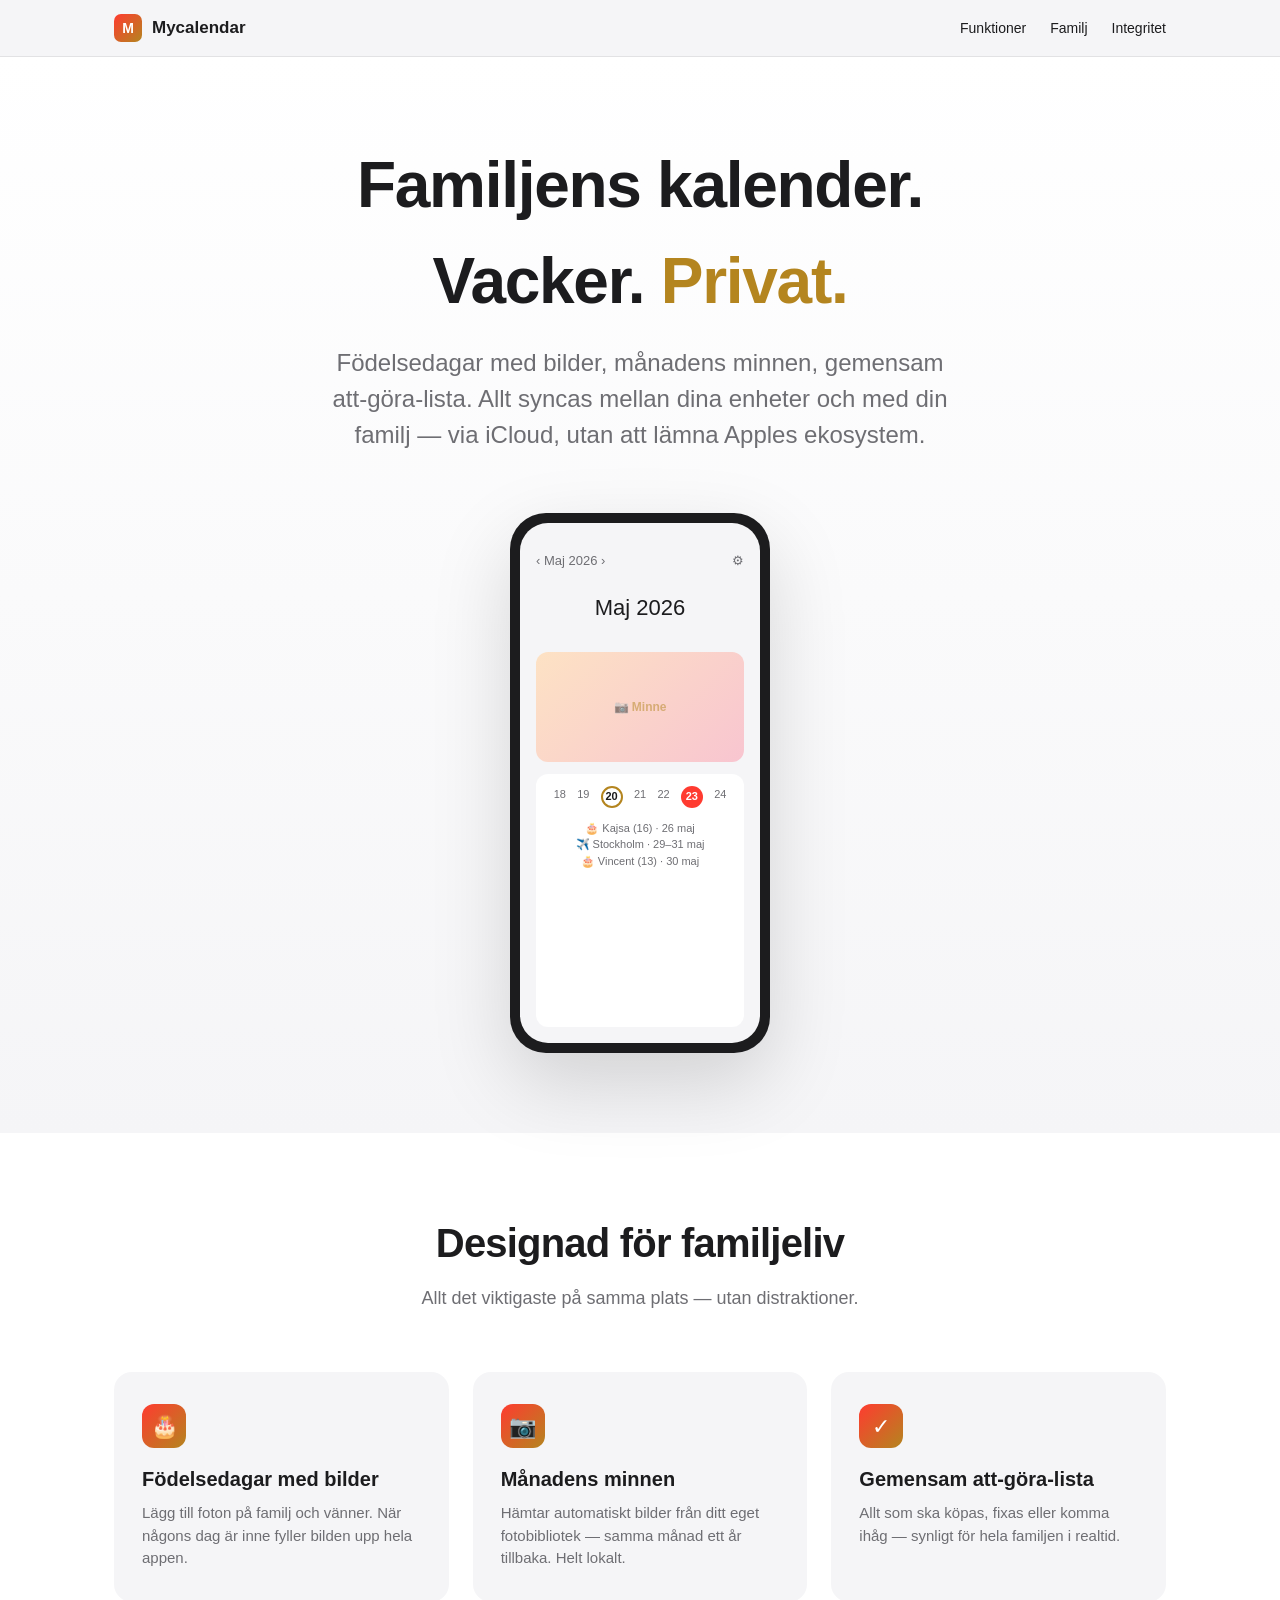
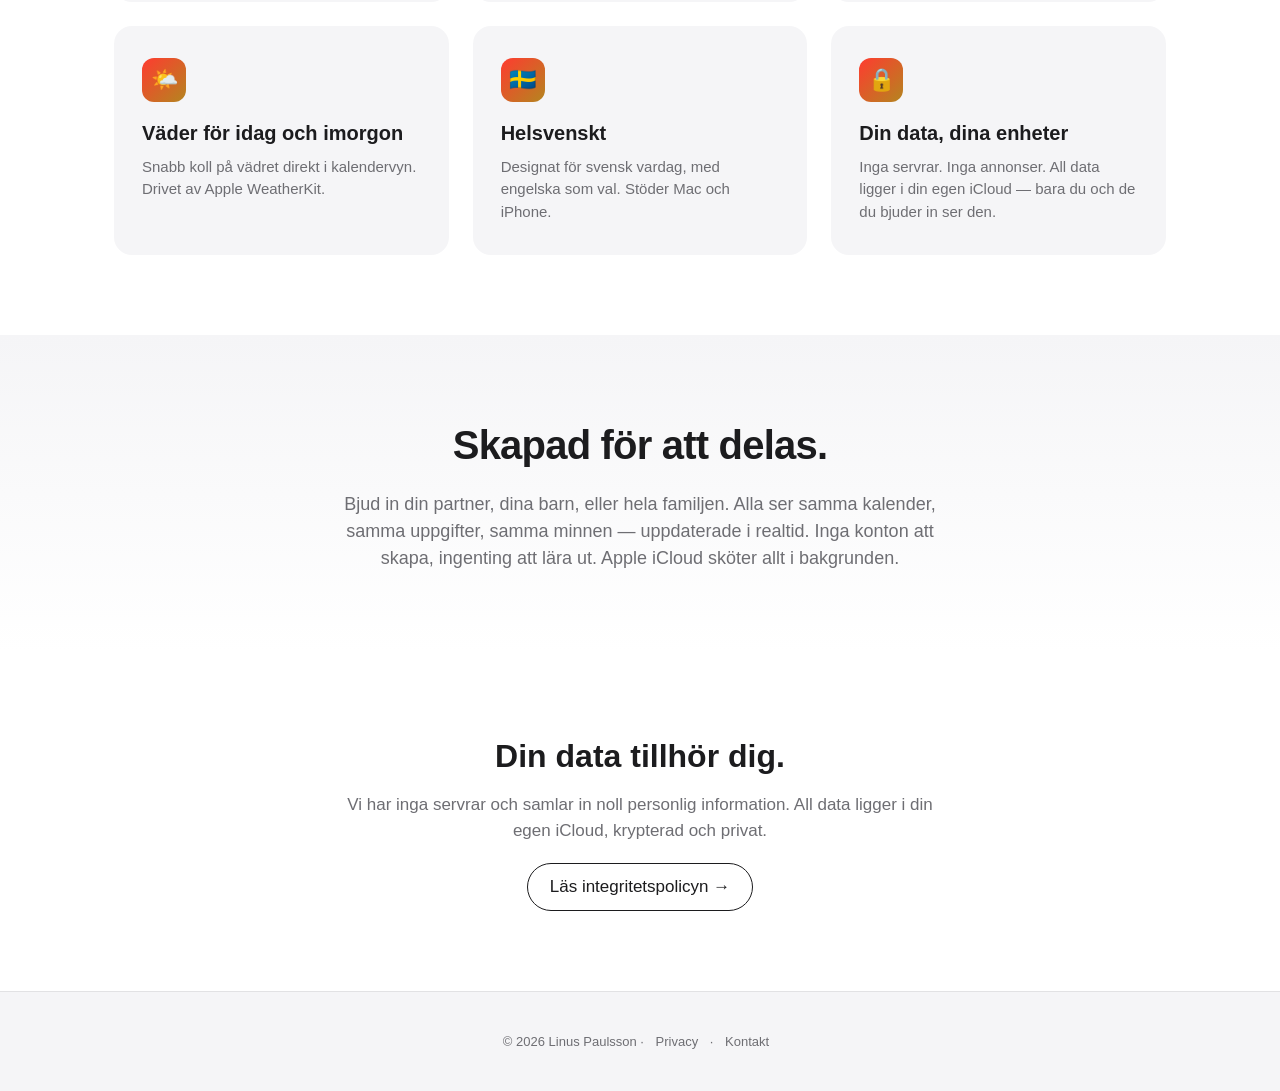
==== index.html @ e1168982 "Add Mycalendar landing + privacy" ====
<!DOCTYPE html>
<html lang="sv">
<head>
  <meta charset="UTF-8" />
  <meta name="viewport" content="width=device-width, initial-scale=1.0" />
  <title>Mycalendar — Familjekalendern för Mac och iPhone</title>
  <meta name="description" content="En kalender för hela familjen. Födelsedagar med bilder, månadsbilder, gemensam att-göra-lista. Syncar mellan Mac och iPhone via iCloud." />
  <link rel="stylesheet" href="style.css" />
</head>
<body>

  <nav>
    <div class="inner">
      <a href="/myfamilycalendar/" class="brand">
        <span class="logo">M</span>
        <span>Mycalendar</span>
      </a>
      <div class="links">
        <a href="#features">Funktioner</a>
        <a href="#family">Familj</a>
        <a href="privacy.html">Integritet</a>
      </div>
    </div>
  </nav>

  <!-- HERO -->
  <section class="hero">
    <div class="container">
      <h1>Familjens kalender.<br/>Vacker. <span class="gold-accent">Privat.</span></h1>
      <p class="tagline">
        Födelsedagar med bilder, månadens minnen, gemensam att-göra-lista.
        Allt syncas mellan dina enheter och med din familj — via iCloud, utan att lämna Apples ekosystem.
      </p>

      <div class="mockup">
        <div class="phone">
          <div class="screen">
            <div class="screen-header">
              <span>‹ Maj 2026 ›</span>
              <span>⚙</span>
            </div>
            <div class="month-title">Maj 2026</div>
            <div class="photo">📷 Minne</div>
            <div class="calendar">
              <div class="day-row">
                <span>18</span><span>19</span>
                <span class="bday">20</span>
                <span>21</span><span>22</span>
                <span class="today">23</span>
                <span>24</span>
              </div>
              <div style="margin-top:12px; font-size:11px;">
                <div>🎂 Kajsa (16) · 26 maj</div>
                <div>✈️ Stockholm · 29–31 maj</div>
                <div>🎂 Vincent (13) · 30 maj</div>
              </div>
            </div>
          </div>
        </div>
      </div>
    </div>
  </section>

  <!-- FEATURES -->
  <section class="features" id="features">
    <div class="container">
      <h2>Designad för familjeliv</h2>
      <p class="subtitle">Allt det viktigaste på samma plats — utan distraktioner.</p>

      <div class="feature-grid">
        <div class="feature">
          <div class="icon">🎂</div>
          <h3>Födelsedagar med bilder</h3>
          <p>Lägg till foton på familj och vänner. När någons dag är inne fyller bilden upp hela appen.</p>
        </div>

        <div class="feature">
          <div class="icon">📷</div>
          <h3>Månadens minnen</h3>
          <p>Hämtar automatiskt bilder från ditt eget fotobibliotek — samma månad ett år tillbaka. Helt lokalt.</p>
        </div>

        <div class="feature">
          <div class="icon">✓</div>
          <h3>Gemensam att-göra-lista</h3>
          <p>Allt som ska köpas, fixas eller komma ihåg — synligt för hela familjen i realtid.</p>
        </div>

        <div class="feature">
          <div class="icon">🌤️</div>
          <h3>Väder för idag och imorgon</h3>
          <p>Snabb koll på vädret direkt i kalendervyn. Drivet av Apple WeatherKit.</p>
        </div>

        <div class="feature">
          <div class="icon">🇸🇪</div>
          <h3>Helsvenskt</h3>
          <p>Designat för svensk vardag, med engelska som val. Stöder Mac och iPhone.</p>
        </div>

        <div class="feature">
          <div class="icon">🔒</div>
          <h3>Din data, dina enheter</h3>
          <p>Inga servrar. Inga annonser. All data ligger i din egen iCloud — bara du och de du bjuder in ser den.</p>
        </div>
      </div>
    </div>
  </section>

  <!-- FAMILY -->
  <section class="family" id="family">
    <div class="container">
      <h2>Skapad för att delas.</h2>
      <p>
        Bjud in din partner, dina barn, eller hela familjen. Alla ser samma kalender, samma uppgifter,
        samma minnen — uppdaterade i realtid. Inga konton att skapa, ingenting att lära ut.
        Apple iCloud sköter allt i bakgrunden.
      </p>
    </div>
  </section>

  <!-- PRIVACY INTRO -->
  <section class="privacy-intro">
    <div class="container">
      <h2>Din data tillhör dig.</h2>
      <p>
        Vi har inga servrar och samlar in noll personlig information.
        All data ligger i din egen iCloud, krypterad och privat.
      </p>
      <a href="privacy.html" class="link">Läs integritetspolicyn →</a>
    </div>
  </section>

  <footer>
    © 2026 Linus Paulsson ·
    <a href="privacy.html">Privacy</a> ·
    <a href="mailto:linus.paulsson@outlook.com">Kontakt</a>
  </footer>

</body>
</html>
---- style.css ----
/* ─── Reset ─── */
*, *::before, *::after { box-sizing: border-box; margin: 0; padding: 0; }
html { -webkit-text-size-adjust: 100%; }
body {
  font-family: -apple-system, BlinkMacSystemFont, "SF Pro Display", "Segoe UI",
               Roboto, Helvetica, Arial, sans-serif;
  font-size: 17px;
  line-height: 1.5;
  color: #1c1c1e;
  background: #f5f5f7;
  -webkit-font-smoothing: antialiased;
}

a { color: #b4851f; text-decoration: none; }
a:hover { text-decoration: underline; }

/* ─── Layout ─── */
.container { max-width: 1100px; margin: 0 auto; padding: 0 24px; }
section { padding: 80px 0; }

/* ─── Nav ─── */
nav {
  position: sticky; top: 0; z-index: 10;
  background: rgba(245, 245, 247, 0.85);
  backdrop-filter: saturate(180%) blur(20px);
  -webkit-backdrop-filter: saturate(180%) blur(20px);
  border-bottom: 0.5px solid rgba(0, 0, 0, 0.08);
}
nav .inner {
  max-width: 1100px; margin: 0 auto; padding: 14px 24px;
  display: flex; align-items: center; justify-content: space-between;
}
nav .brand {
  display: flex; align-items: center; gap: 10px;
  font-weight: 600; font-size: 17px; color: #1c1c1e;
}
nav .brand .logo {
  width: 28px; height: 28px; border-radius: 7px;
  background: linear-gradient(135deg, #ff3b30, #b4851f);
  display: grid; place-items: center;
  color: white; font-size: 14px; font-weight: 700;
}
nav .links { display: flex; gap: 24px; font-size: 14px; }
nav .links a { color: #1c1c1e; }

/* ─── Hero ─── */
.hero {
  text-align: center;
  padding-top: 80px;
  background: linear-gradient(180deg, #fff 0%, #f5f5f7 100%);
}
.hero h1 {
  font-size: clamp(40px, 6vw, 64px);
  font-weight: 700;
  letter-spacing: -0.02em;
  margin-bottom: 16px;
}
.hero .tagline {
  font-size: clamp(18px, 2.4vw, 24px);
  color: #6e6e73;
  font-weight: 400;
  max-width: 640px;
  margin: 0 auto 32px;
}
.hero .gold-accent { color: #b4851f; }
.hero .cta {
  display: inline-flex; align-items: center; gap: 10px;
  background: #1c1c1e; color: white;
  padding: 14px 28px; border-radius: 980px;
  font-size: 16px; font-weight: 500;
  transition: transform 0.15s ease;
}
.hero .cta:hover { transform: translateY(-1px); text-decoration: none; }
.hero .mockup {
  margin-top: 60px;
  display: flex; justify-content: center; gap: 40px;
  flex-wrap: wrap;
}

/* iPhone mockup (CSS-art) */
.phone {
  width: 260px; height: 540px;
  border-radius: 36px;
  background: #1c1c1e;
  padding: 10px;
  box-shadow: 0 30px 80px rgba(0, 0, 0, 0.15);
}
.phone .screen {
  width: 100%; height: 100%;
  border-radius: 28px;
  background: #f5f5f7;
  padding: 28px 16px 16px;
  display: flex; flex-direction: column; gap: 12px;
  overflow: hidden;
}
.phone .screen-header {
  display: flex; justify-content: space-between; align-items: center;
  font-size: 13px; color: #6e6e73;
}
.phone .month-title {
  text-align: center; font-size: 22px; margin: 8px 0 16px;
}
.phone .photo {
  width: 100%; height: 110px;
  border-radius: 12px;
  background: linear-gradient(135deg, #fde2c4, #f8c5d0);
  display: grid; place-items: center;
  color: rgba(180, 133, 31, 0.5); font-weight: 600; font-size: 12px;
}
.phone .calendar {
  background: white;
  border-radius: 12px;
  padding: 12px;
  flex: 1;
  font-size: 11px;
  color: #6e6e73;
}
.phone .day-row {
  display: flex; justify-content: space-around; margin-bottom: 6px;
}
.phone .day-row .today {
  background: #ff3b30; color: white;
  width: 22px; height: 22px; border-radius: 50%;
  display: grid; place-items: center;
  font-weight: 600;
}
.phone .day-row .bday {
  border: 2px solid #b4851f;
  width: 22px; height: 22px; border-radius: 50%;
  display: grid; place-items: center;
  font-weight: 600; color: #1c1c1e;
}

/* ─── Features ─── */
.features { background: white; }
.features h2 {
  font-size: 40px; font-weight: 700; text-align: center;
  letter-spacing: -0.02em; margin-bottom: 12px;
}
.features .subtitle {
  text-align: center; color: #6e6e73; font-size: 18px; margin-bottom: 60px;
}
.feature-grid {
  display: grid;
  grid-template-columns: repeat(auto-fit, minmax(280px, 1fr));
  gap: 24px;
}
.feature {
  background: #f5f5f7;
  border-radius: 18px;
  padding: 32px 28px;
}
.feature .icon {
  width: 44px; height: 44px;
  border-radius: 12px;
  background: linear-gradient(135deg, #ff3b30, #b4851f);
  display: grid; place-items: center;
  color: white; font-size: 22px;
  margin-bottom: 16px;
}
.feature h3 { font-size: 20px; font-weight: 600; margin-bottom: 8px; }
.feature p { color: #6e6e73; font-size: 15px; }

/* ─── Family section ─── */
.family {
  background: linear-gradient(180deg, #f5f5f7 0%, #fff 100%);
  text-align: center;
}
.family h2 {
  font-size: 40px; font-weight: 700;
  letter-spacing: -0.02em; margin-bottom: 16px;
}
.family p {
  color: #6e6e73; font-size: 18px;
  max-width: 640px; margin: 0 auto;
}

/* ─── Privacy section (intro on landing) ─── */
.privacy-intro {
  background: white;
  text-align: center;
}
.privacy-intro h2 { font-size: 32px; font-weight: 700; margin-bottom: 12px; }
.privacy-intro p { color: #6e6e73; max-width: 600px; margin: 0 auto 20px; }
.privacy-intro .link {
  display: inline-block;
  padding: 10px 22px;
  border: 1px solid #1c1c1e;
  border-radius: 980px;
  font-weight: 500;
  color: #1c1c1e;
}
.privacy-intro .link:hover { background: #1c1c1e; color: white; text-decoration: none; }

/* ─── Footer ─── */
footer {
  background: #f5f5f7;
  padding: 40px 24px;
  text-align: center;
  color: #6e6e73;
  font-size: 13px;
  border-top: 0.5px solid rgba(0, 0, 0, 0.08);
}
footer a { color: #6e6e73; margin: 0 8px; }

/* ─── Privacy page ─── */
.privacy-page {
  background: white;
  padding: 60px 24px 80px;
}
.privacy-page .container { max-width: 720px; }
.privacy-page h1 {
  font-size: 36px; font-weight: 700; margin-bottom: 8px;
  letter-spacing: -0.02em;
}
.privacy-page .updated {
  color: #6e6e73; font-size: 14px; margin-bottom: 40px;
}
.privacy-page h2 {
  font-size: 22px; font-weight: 600;
  margin: 40px 0 12px;
}
.privacy-page p, .privacy-page ul {
  color: #1c1c1e; font-size: 16px;
  margin-bottom: 16px;
}
.privacy-page ul { padding-left: 22px; }
.privacy-page ul li { margin-bottom: 8px; }
.privacy-page strong { font-weight: 600; }
.privacy-page .back {
  display: inline-block; margin-top: 40px;
  font-size: 14px; color: #b4851f;
}
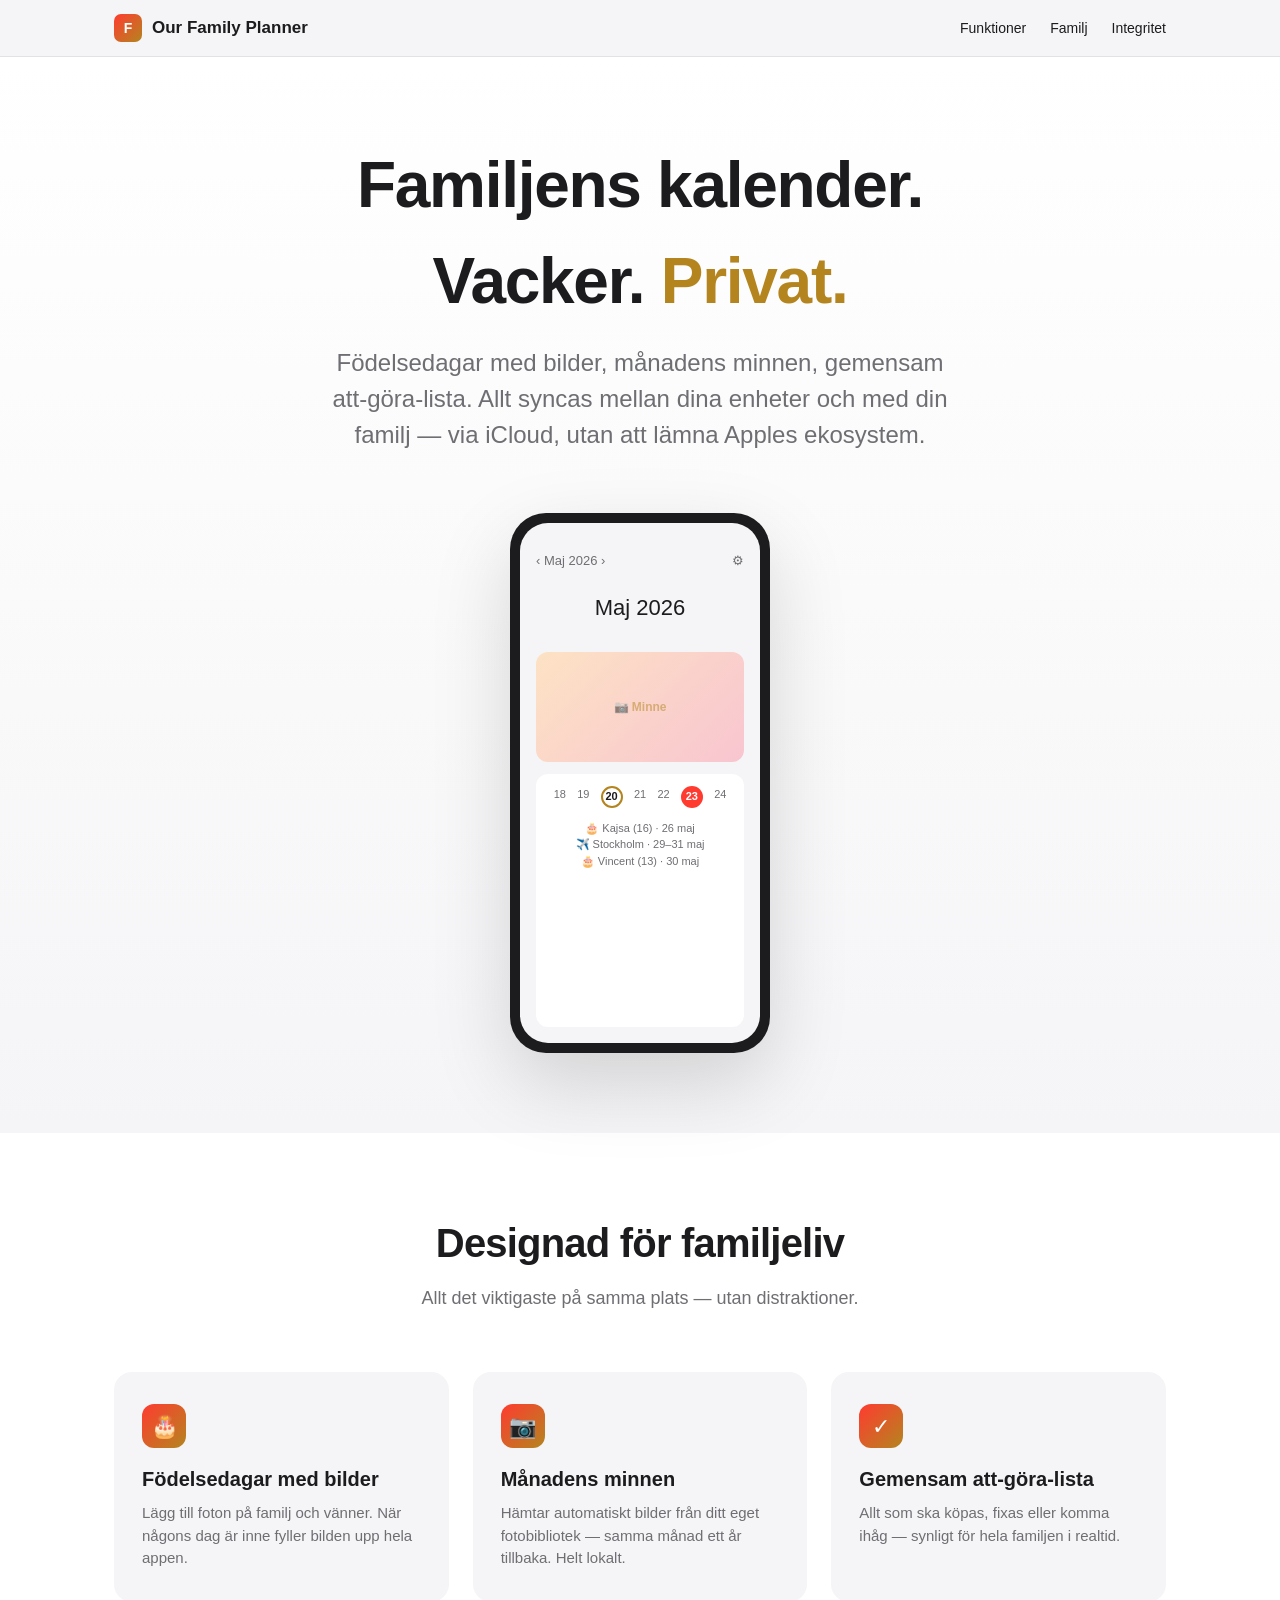
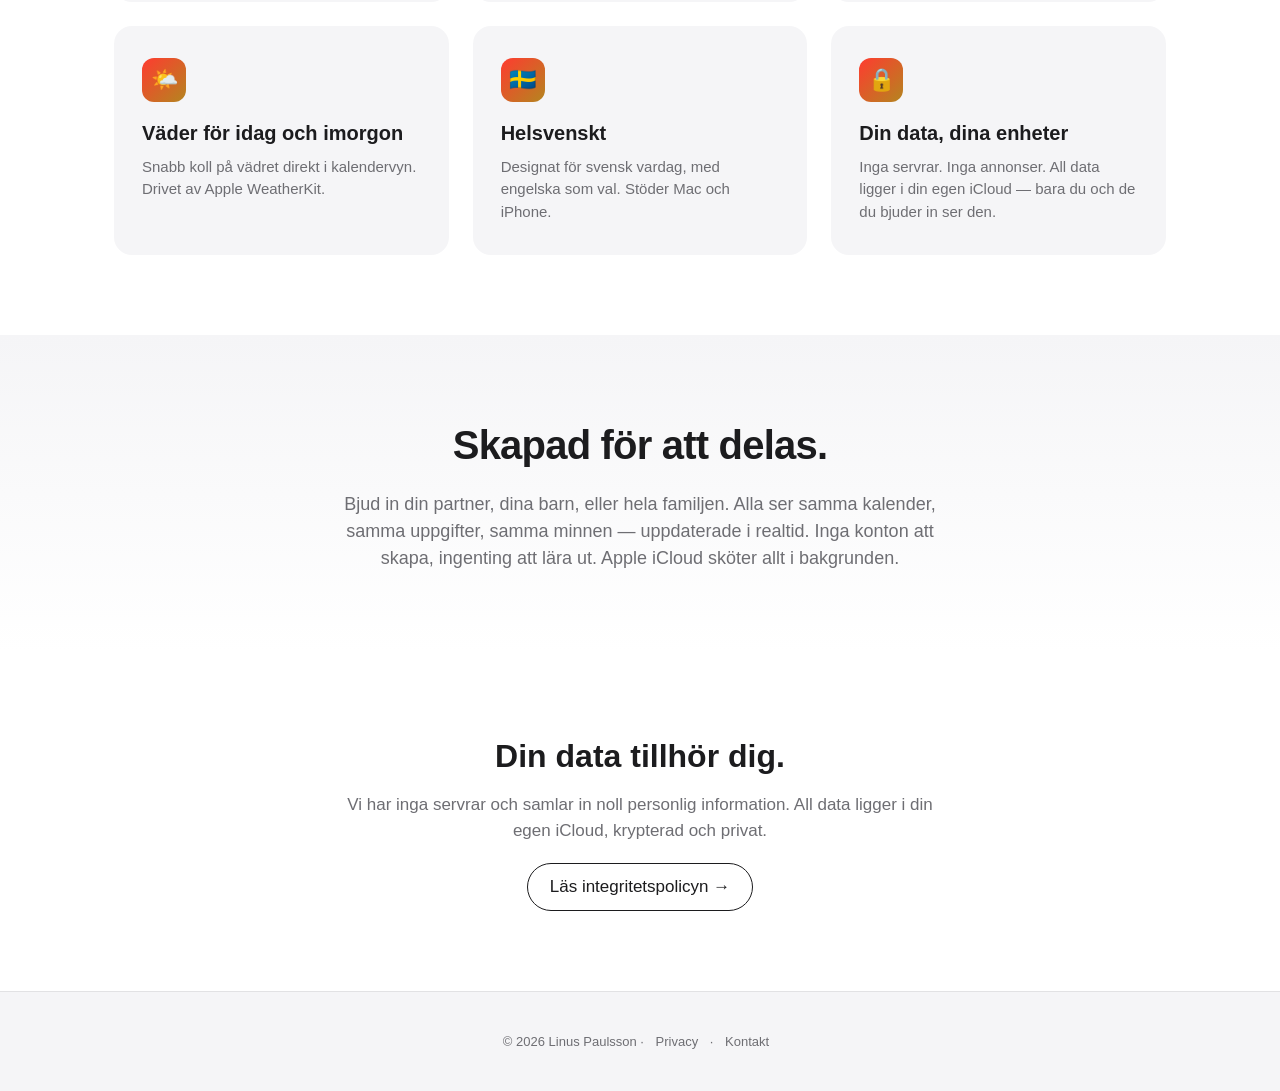
==== commit 142f9042: "Rename app to Our Family Planner" ====
--- a/index.html
+++ b/index.html
@@ -3,7 +3,7 @@
 <head>
   <meta charset="UTF-8" />
   <meta name="viewport" content="width=device-width, initial-scale=1.0" />
-  <title>Mycalendar — Familjekalendern för Mac och iPhone</title>
+  <title>Our Family Planner — Familjekalendern för Mac och iPhone</title>
   <meta name="description" content="En kalender för hela familjen. Födelsedagar med bilder, månadsbilder, gemensam att-göra-lista. Syncar mellan Mac och iPhone via iCloud." />
   <link rel="stylesheet" href="style.css" />
 </head>
@@ -12,8 +12,8 @@
   <nav>
     <div class="inner">
       <a href="/myfamilycalendar/" class="brand">
-        <span class="logo">M</span>
-        <span>Mycalendar</span>
+        <span class="logo">F</span>
+        <span>Our Family Planner</span>
       </a>
       <div class="links">
         <a href="#features">Funktioner</a>
@@ -134,7 +134,7 @@
   <footer>
     © 2026 Linus Paulsson ·
     <a href="privacy.html">Privacy</a> ·
-    <a href="mailto:linus.paulsson@outlook.com">Kontakt</a>
+    <a href="mailto:linus@belean.nu">Kontakt</a>
   </footer>
 
 </body>
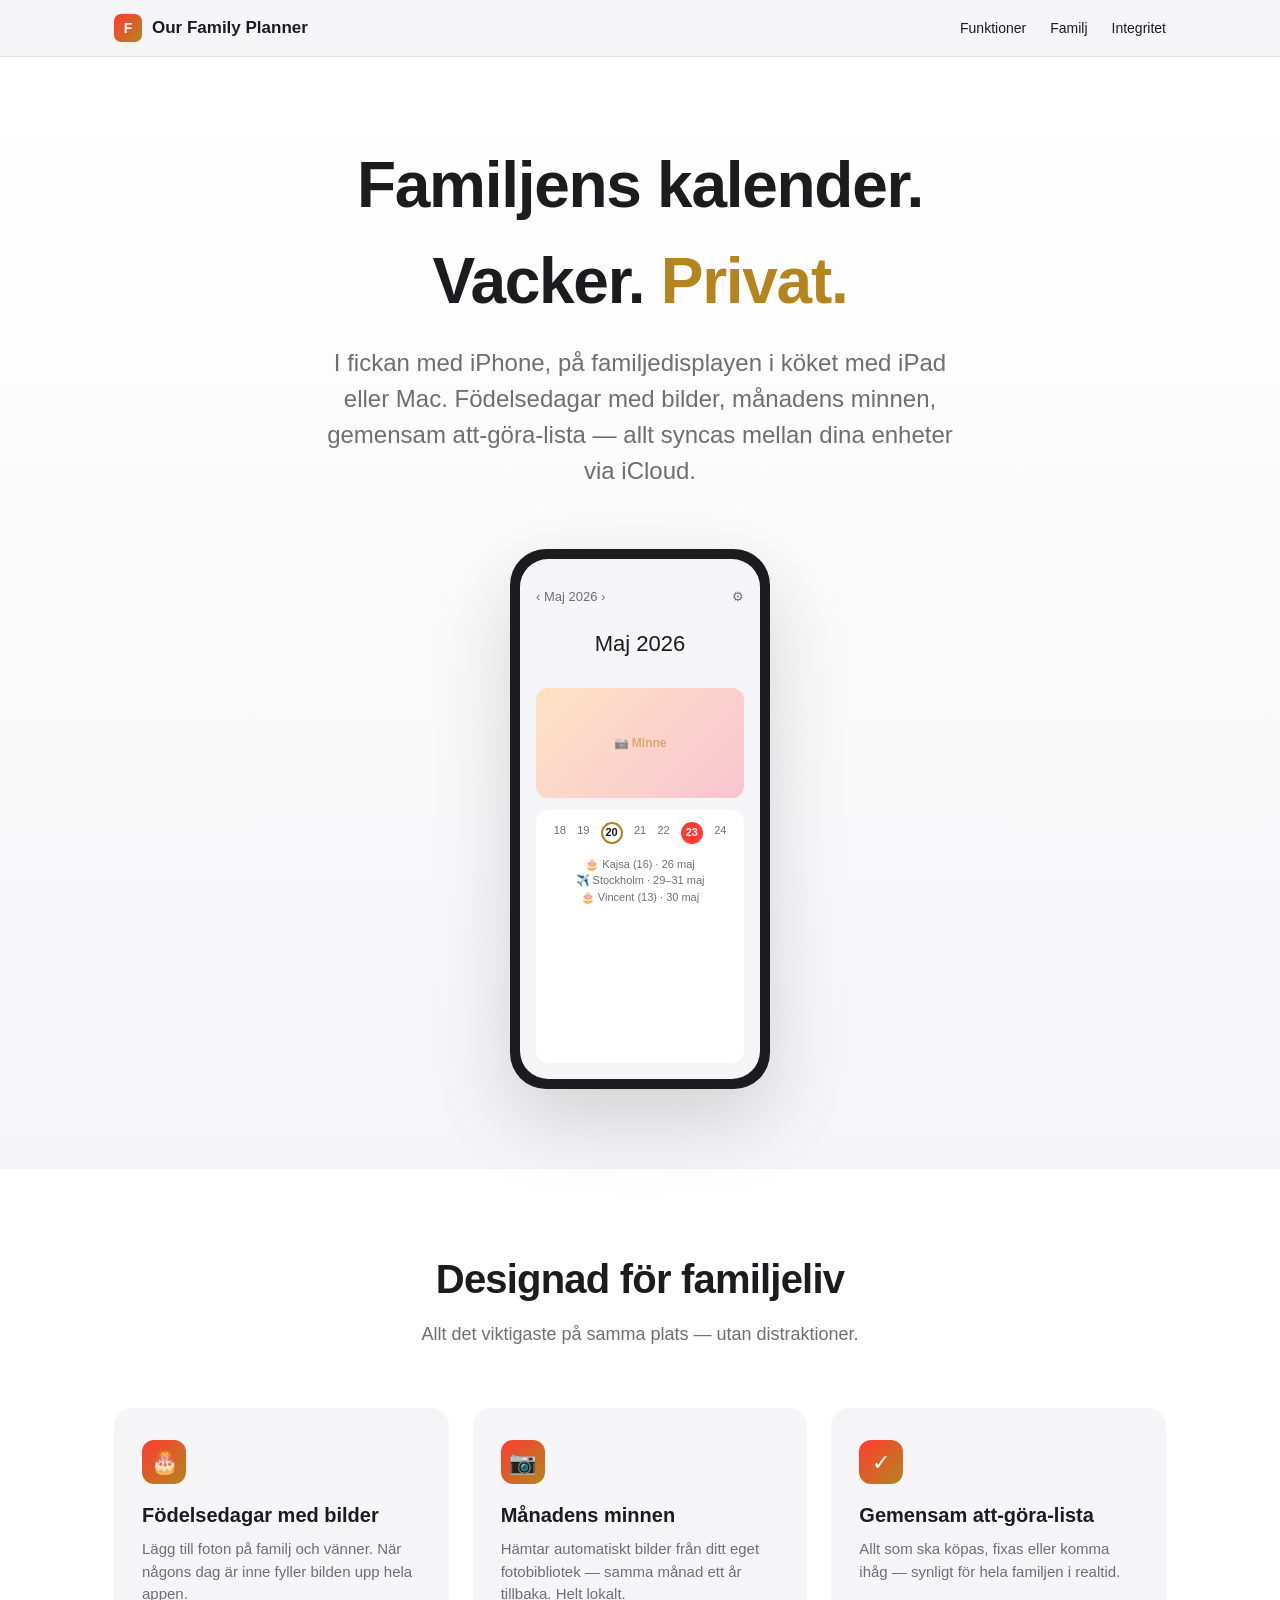
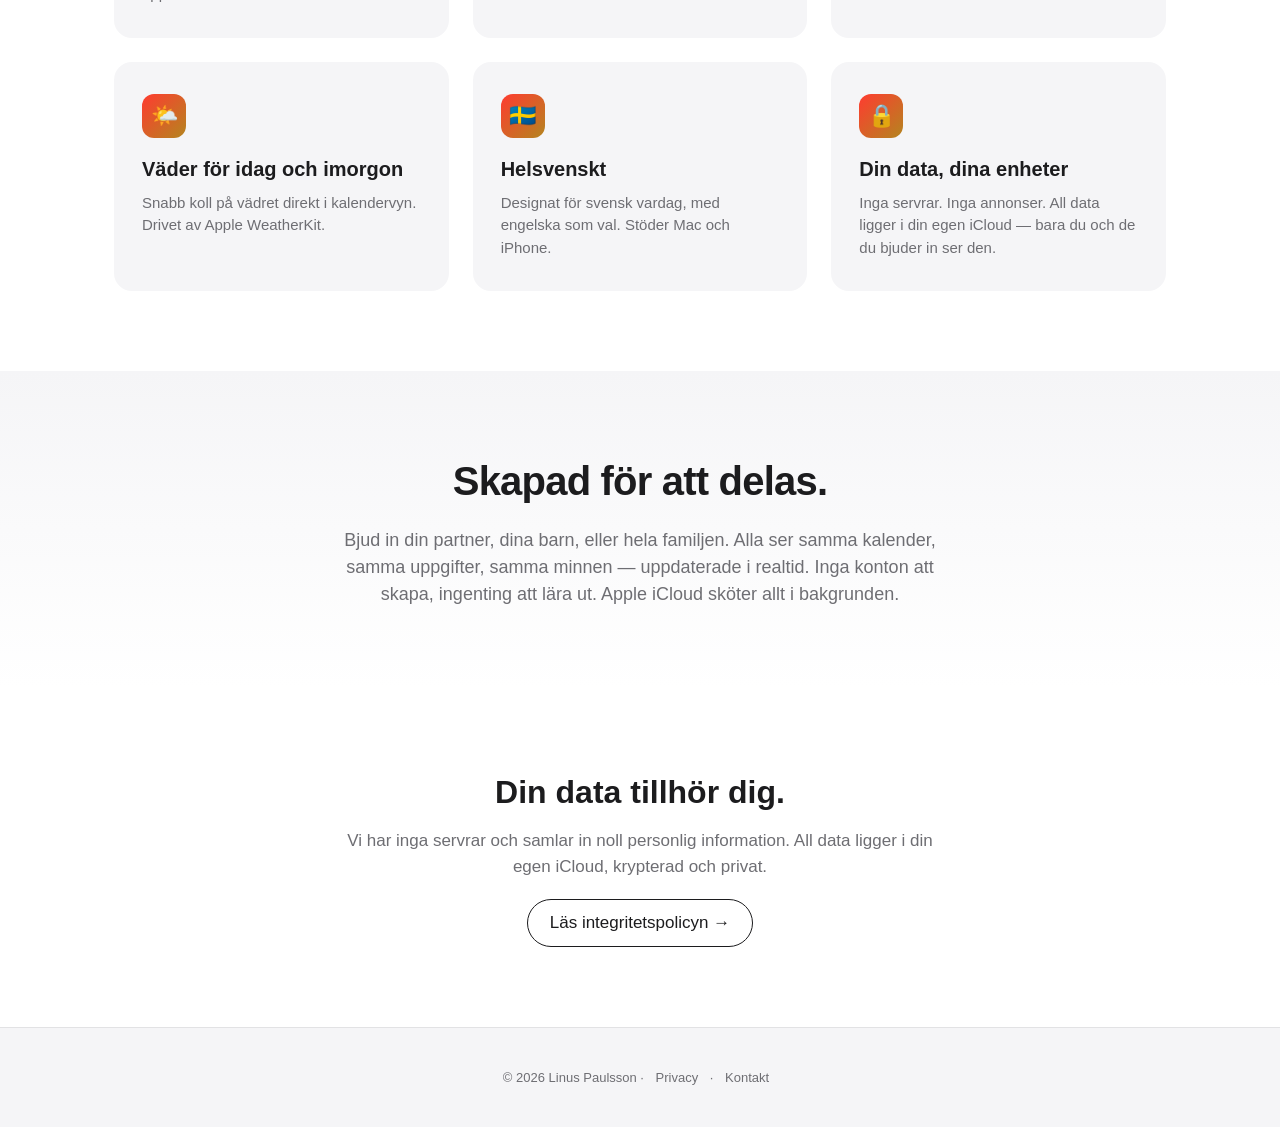
==== commit 64901548: "Emphasize multi-device family use case in hero tagline" ====
--- a/index.html
+++ b/index.html
@@ -28,8 +28,9 @@
     <div class="container">
       <h1>Familjens kalender.<br/>Vacker. <span class="gold-accent">Privat.</span></h1>
       <p class="tagline">
-        Födelsedagar med bilder, månadens minnen, gemensam att-göra-lista.
-        Allt syncas mellan dina enheter och med din familj — via iCloud, utan att lämna Apples ekosystem.
+        I fickan med iPhone, på familjedisplayen i köket med iPad eller Mac.
+        Födelsedagar med bilder, månadens minnen, gemensam att-göra-lista —
+        allt syncas mellan dina enheter via iCloud.
       </p>
 
       <div class="mockup">
